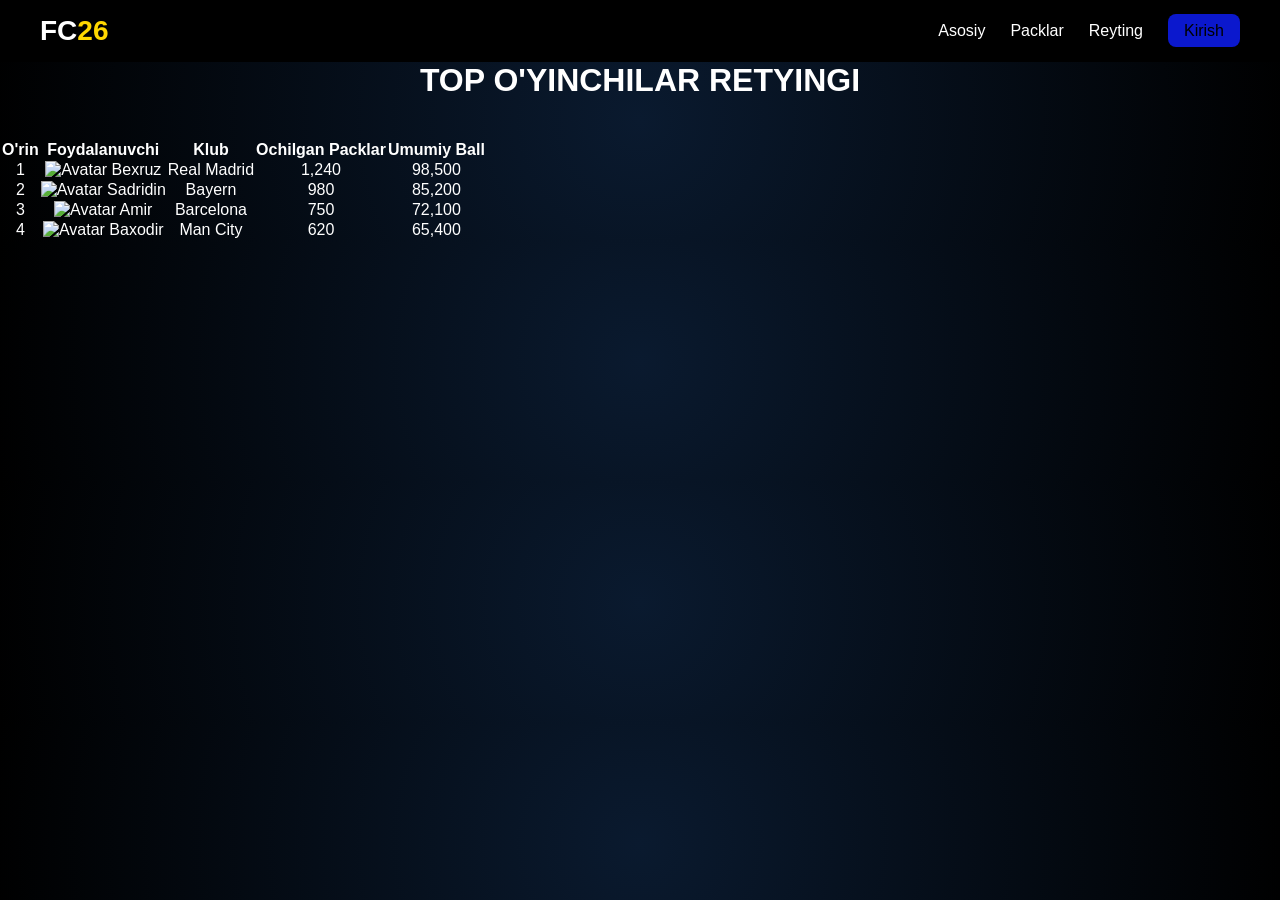
==== 7.html @ cf381b16 "update" ====
<!DOCTYPE html>
<html lang="en">
<head>
    <meta charset="UTF-8">
    <meta name="viewport" content="width=device-width, initial-scale=1.0">
    <title>Document</title>
    <link rel="stylesheet" href="reyting.css">
    <link rel="stylesheet" href="style.css">
</head>
<body>
    <nav>
        <div class="logo">FC<span>26</span></div>
        <ul>
            <li><a href='/'>Asosiy</a></li>
            <li><a href='/#pack'>Packlar</a></li>
            <li><a href="#">Reyting</a></li>
            <li><a class='btn-join' href='/kirish'>Kirish</a></li>
        </ul>
    </nav>
    <section id="rating" class="rating-container">
    <h2 class="section-title">TOP O'YINCHILAR <span>RETYINGI</span></h2>
    <div class="rating-table-wrapper">
        <table class="rating-table">
            <thead>
                <tr>
                    <th>O'rin</th>
                    <th>Foydalanuvchi</th>
                    <th>Klub</th>
                    <th>Ochilgan Packlar</th>
                    <th>Umumiy Ball</th>
                </tr>
            </thead>
            <tbody>
                <tr class="top-rank gold-row">
                    <td><span class="rank-num">1</span></td>
                    <td>
                        <div class="user-info">
                            <img src="/Снимок экрана 2026-04-04 190217.png" alt="Avatar">
                            <span>Bexruz</span>
                        </div>
                    </td>
                    <td><i class="fas fa-shield-halved"></i> Real Madrid</td>
                    <td>1,240</td>
                    <td class="score">98,500</td>
                </tr>

                <tr class="top-rank silver-row">
                    <td><span class="rank-num">2</span></td>
                    <td>
                        <div class="user-info">
                            <img src="/Снимок экрана 2026-04-04 190455.png" alt="Avatar">
                            <span>Sadridin</span>
                        </div>
                    </td>
                    <td><i class="fas fa-shield-halved"></i> Bayern</td>
                    <td>980</td>
                    <td class="score">85,200</td>
                </tr>

                <tr>
                    <td>3</td>
                    <td>
                        <div class="user-info">
                            <img src="/Снимок экрана 2026-04-04 190702.png" alt="Avatar">
                            <span>Amir</span>
                        </div>
                    </td>
                    <td><i class="fas fa-shield-halved"></i> Barcelona</td>
                    <td>750</td>
                    <td class="score">72,100</td>
                </tr>
                
                <tr>
                    <td>4</td>
                    <td>
                        <div class="user-info">
                            <img src="/Снимок экрана 2026-04-04 190802.png" alt="Avatar">
                            <span>Baxodir</span>
                        </div>
                    </td>
                    <td><i class="fas fa-shield-halved"></i>Man City</td>
                    <td>620</td>
                    <td class="score">65,400</td>
                </tr>
            </tbody>
        </table>
    </div>
</section>
</body>
</html>
---- style.css ----
/* RESET */
* {
    margin: 0;
    padding: 0;
    box-sizing: border-box;
}

body {
    font-family: Arial, sans-serif;
    background: #0b0f2a;
    color: white;
}

/* NAVBAR */

nav {
    display: flex;
    justify-content: space-between;
    align-items: center;
    padding: 15px 40px;
    background: #000;
}

.logo {
    font-size: 28px;
    font-weight: bold;
}

.logo span {
    color: gold;
}

nav ul {
    list-style: none;
    display: flex;
    gap: 25px;
}

nav a {
    text-decoration: none;
    color: white;
    transition: 0.3s;
}

nav a:hover {
    color: rgb(122, 4, 249);
}

.btn-join {
    background: rgb(11, 24, 205);
    padding: 8px 16px;
    border-radius: 8px;
    color: black;
}

/* HERO */

.hero {
    height: 90vh;
    background: linear-gradient(135deg,#000428,#004e92);
    display: flex;
    justify-content: center;
    align-items: center;
    text-align: center;
}

.hero h1 {
    font-size: 48px;
    margin-bottom: 15px;
}

.hero span {
    color: rgba(13, 253, 253, 0.707);
}

.hero p {
    margin-bottom: 20px;
    font-size: 18px;
}

.btn-main {
    background: rgba(18, 5, 168, 0.73);
    padding: 12px 24px;
    border-radius: 10px;
    text-decoration: none;
    color: black;
    font-weight: bold;
}

/* PACKS */

.packs-container {
    padding: 60px 40px;
}

.section-title {
    text-align: center;
    font-size: 32px;
    margin-bottom: 40px;
}

.packs-grid {
    display: grid;
    grid-template-columns: repeat(auto-fit,minmax(220px,1fr));
    gap: 25px;
}

.pack-card {
    background: #111;
    padding: 25px;
    border-radius: 15px;
    text-align: center;
    transition: 0.3s;
}

.pack-card:hover {
    transform: translateY(-10px);
}

.pack-img {
    font-size: 40px;
    margin-bottom: 15px;
}

.gold {
    border: 2px solid gold;
}

.elite {
    border: 2px solid #6b008fbe;
}

.special {
    border: 2px solid #ff004c;
}

.price {
    display: block;
    margin: 15px 0;
    font-size: 18px;
    font-weight: bold;
}

.btn-buy {
    background: gold;
    border: none;
    padding: 10px 18px;
    border-radius: 8px;
    cursor: pointer;
    font-weight: bold;
}

/* PLAYER CARDS */

.player-card-section {
    padding: 60px 40px;
}

.card-container {
    display: flex;
    flex-wrap: wrap;
    justify-content: center;
    gap: 30px;
}

/* CARD */

.fc26-card {
    width: 250px;
    height: 380px;
    border-radius: 18px;
    overflow: hidden;
    position: relative;
    transition: 0.3s;
}

.fc26-card:hover {
    transform: scale(1.05);
}

/* CARD COLORS */

.card-ronaldo {
    background: linear-gradient(135deg,#0722e8,#ffd700);
}

.card-gold {
    background: linear-gradient(135deg,#c9a100,#ad13dd);
}

.card-neymar {
    background: linear-gradient(135deg,#0fa5ce,#a70db8);
}

.card-vini {
    background: linear-gradient(135deg,#6a0dad,#00bfff);
}

/* TOP */

.player-info {
    display: flex;
    justify-content: space-between;
    padding: 12px;
}

.rating {
    font-size: 26px;
    font-weight: bold;
}

.rank {
    font-size: 16px;
}

.flag {
    width: 30px;
    border-radius: 4px;
}

/* PLAYER IMAGE */

.player-image {
    width: 100%;
    height: 170px;
    object-fit: contain;
}

/* FOOTER */

.card-footer {
    padding: 10px;
}

.player-name {
    font-size: 20px;
    margin: 8px 0;
}

/* STATS */

.stats {
    display: flex;
    justify-content: space-between;
}

.stat-col {
    display: flex;
    flex-direction: column;
    gap: 4px;
    font-size: 14px;
}

/* BORDER */

.card-border {
    position: absolute;
    inset: 0;
    border: 3px solid rgba(255,255,255,0.3);
    border-radius: 18px;
}

/* FOOTER */

footer {
    margin-top: 40px;
    background: black;
    padding: 20px;
    text-align: center;
}

/* MOBILE */

body {
  margin: 0;
  font-family: Arial, sans-serif;
  background: radial-gradient(circle, #0a1a2f, #000);
  color: white;
  text-align: center;
}

h1 {
  margin: 20px 0;
}

.grid {
  display: grid;
  grid-template-columns: repeat(auto-fit, minmax(220px, 1fr));
  gap: 15px;
  padding: 20px;
}

.group {
  background: #10243d;
  border-radius: 12px;
  padding: 10px;
  box-shadow: 0 0 10px rgba(0, 150, 255, 0.4);
  transition: 0.3s;
}

.group:hover {
  transform: scale(1.03);
}

.group h2 {
  margin-bottom: 10px;
  font-size: 18px;
  border-bottom: 1px solid #2e5c8a;
  padding-bottom: 5px;
}

.team {
  background: #1c3b5f;
  margin: 6px 0;
  padding: 8px;
  border-radius: 6px;
  transition: 0.2s;
}

.theme-icon {
  transition: transform 0.4s ease;
}

.theme-icon:hover {
  transform: rotate(180deg);
}
.theme-icon {
  color: black;
}

.dark .theme-icon {
  color: white;
}
.theme-icon {
  color: #555;
  font-size: 28px;
  cursor: pointer;
}

.theme-icon:hover {
  color: #f39c12;
}
.fa-circle-half-stroke:hover {
  color: #007bff;
  transform: rotate(180deg);
  transition: 0.3s ease;
}
#toggle-theme{
    display: none;
}
#toggle-theme:checked ~ .theme{
    background-color: rgba(178, 14, 170, 0.755);
    color:white;
}
.theme{
    transition: 0.4s;
}
body{
    background-color: white;
}

.father-div{
    width: 100%;
    height: 100vh;
    background-color: black;
    margin-top: 30px;
    font-size: 30px;
    color: black;
    border-radius: 20px;
    align-content: center;
}
.card1{
    align-items: 40px 35px;
    width: 800px;
    background-color:rgb(63, 12, 204);
    border-radius: 20px;
    margin-top: 20px;
}
.card2{
    width: 800px;
    background-color:rgb(15, 29, 225);
    border-radius: 20px;
    margin-top: 20px;
}
.card3{
    width: 800px;
    background-color:rgb(6, 24, 225);
    border-radius: 20px;
    margin-top: 20px;
}
.ded h3{
    color: aliceblue;
}
.father-div2{
    text-align: start;
}
.h3{
    text-shadow: 18px 18px 4px #0722e8;
    background-color: blueviolet;
}
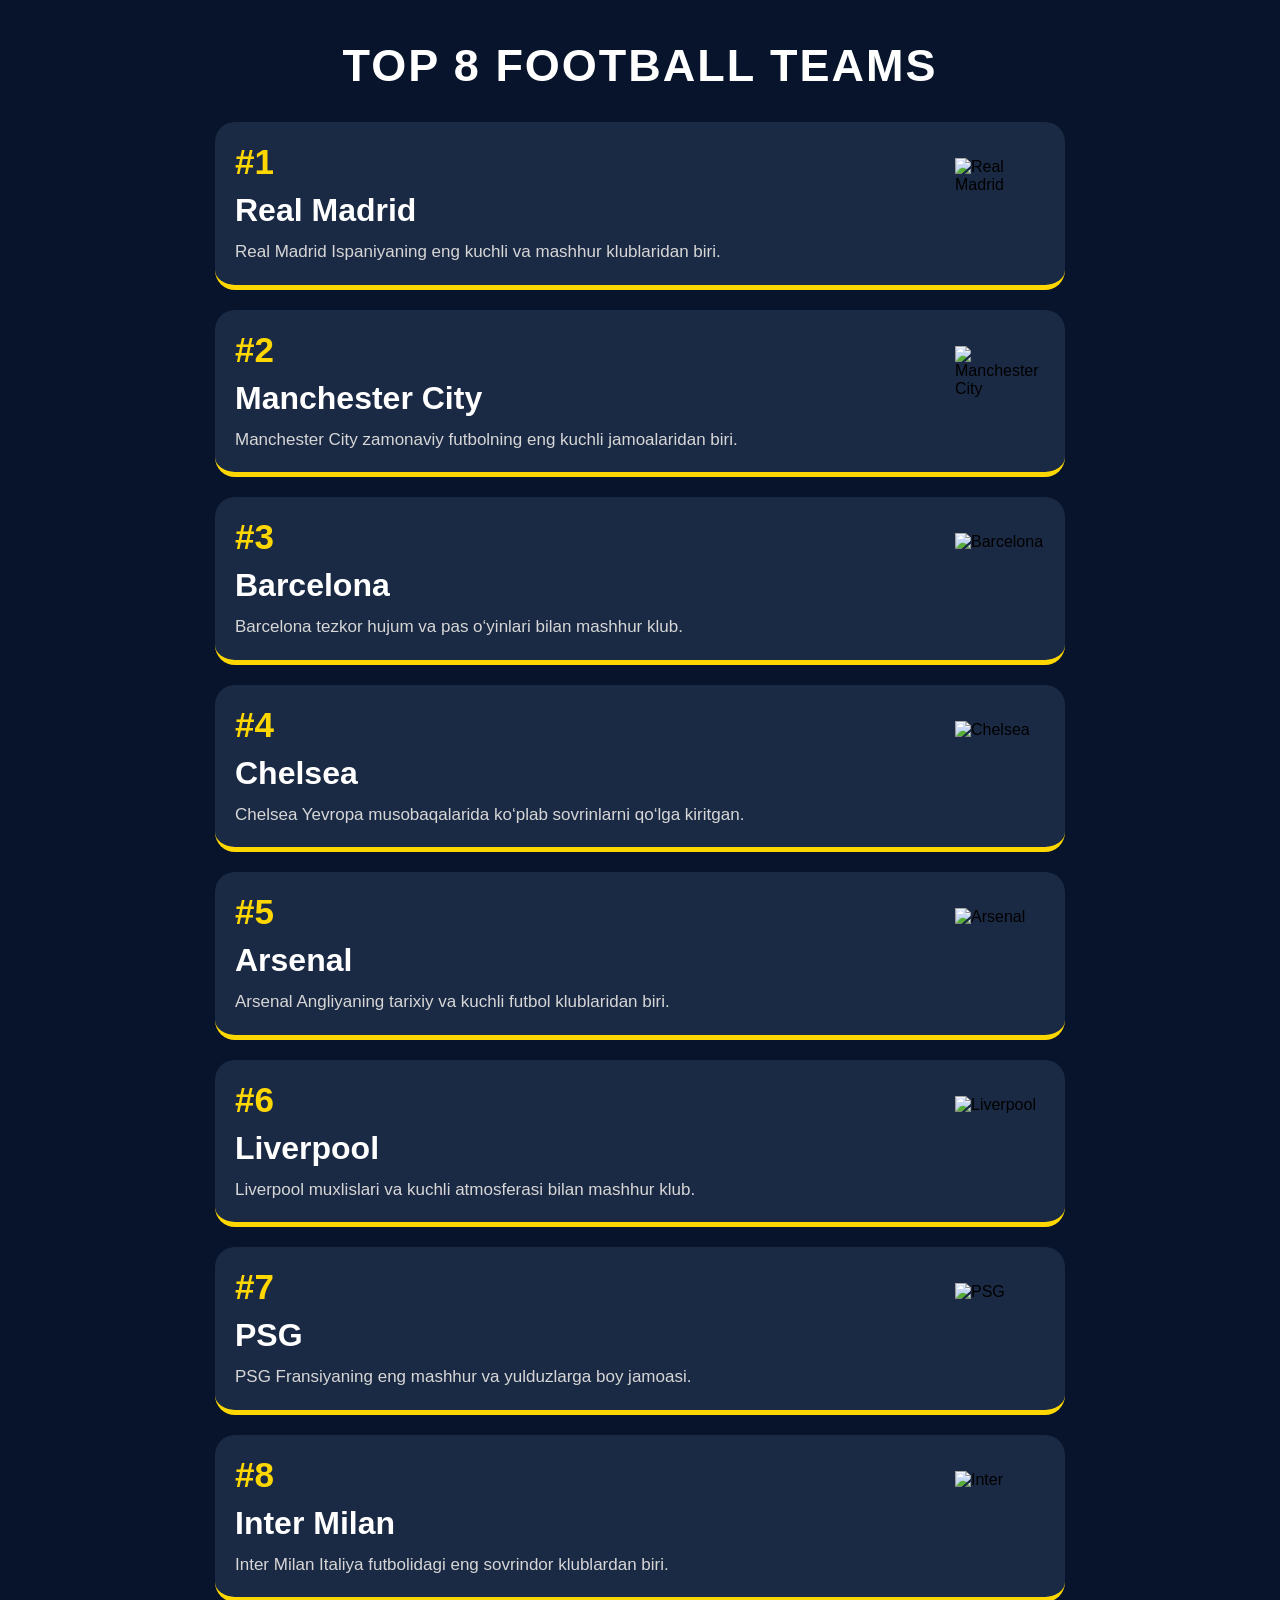
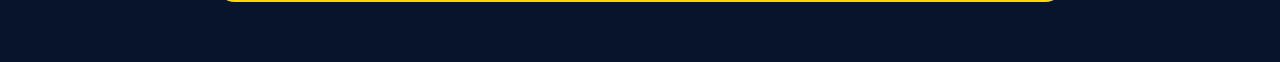
==== commit 855838ba: "update" ====
--- a/7.html
+++ b/7.html
@@ -1,90 +1,111 @@
 <!DOCTYPE html>
-<html lang="en">
+<html lang="uz">
+
 <head>
     <meta charset="UTF-8">
     <meta name="viewport" content="width=device-width, initial-scale=1.0">
-    <title>Document</title>
-    <link rel="stylesheet" href="reyting.css">
-    <link rel="stylesheet" href="style.css">
+    <title>Top 10 Football Teams</title>
+    <link rel="stylesheet" href="./7.css">
 </head>
+
 <body>
-    <nav>
-        <div class="logo">FC<span>26</span></div>
-        <ul>
-            <li><a href='/'>Asosiy</a></li>
-            <li><a href='/#pack'>Packlar</a></li>
-            <li><a href="#">Reyting</a></li>
-            <li><a class='btn-join' href='/kirish'>Kirish</a></li>
-        </ul>
-    </nav>
-    <section id="rating" class="rating-container">
-    <h2 class="section-title">TOP O'YINCHILAR <span>RETYINGI</span></h2>
-    <div class="rating-table-wrapper">
-        <table class="rating-table">
-            <thead>
-                <tr>
-                    <th>O'rin</th>
-                    <th>Foydalanuvchi</th>
-                    <th>Klub</th>
-                    <th>Ochilgan Packlar</th>
-                    <th>Umumiy Ball</th>
-                </tr>
-            </thead>
-            <tbody>
-                <tr class="top-rank gold-row">
-                    <td><span class="rank-num">1</span></td>
-                    <td>
-                        <div class="user-info">
-                            <img src="/Снимок экрана 2026-04-04 190217.png" alt="Avatar">
-                            <span>Bexruz</span>
-                        </div>
-                    </td>
-                    <td><i class="fas fa-shield-halved"></i> Real Madrid</td>
-                    <td>1,240</td>
-                    <td class="score">98,500</td>
-                </tr>
 
-                <tr class="top-rank silver-row">
-                    <td><span class="rank-num">2</span></td>
-                    <td>
-                        <div class="user-info">
-                            <img src="/Снимок экрана 2026-04-04 190455.png" alt="Avatar">
-                            <span>Sadridin</span>
-                        </div>
-                    </td>
-                    <td><i class="fas fa-shield-halved"></i> Bayern</td>
-                    <td>980</td>
-                    <td class="score">85,200</td>
-                </tr>
+    <section class="ranking">
 
-                <tr>
-                    <td>3</td>
-                    <td>
-                        <div class="user-info">
-                            <img src="/Снимок экрана 2026-04-04 190702.png" alt="Avatar">
-                            <span>Amir</span>
-                        </div>
-                    </td>
-                    <td><i class="fas fa-shield-halved"></i> Barcelona</td>
-                    <td>750</td>
-                    <td class="score">72,100</td>
-                </tr>
-                
-                <tr>
-                    <td>4</td>
-                    <td>
-                        <div class="user-info">
-                            <img src="/Снимок экрана 2026-04-04 190802.png" alt="Avatar">
-                            <span>Baxodir</span>
-                        </div>
-                    </td>
-                    <td><i class="fas fa-shield-halved"></i>Man City</td>
-                    <td>620</td>
-                    <td class="score">65,400</td>
-                </tr>
-            </tbody>
-        </table>
-    </div>
-</section>
+        <h1>TOP 8 FOOTBALL TEAMS</h1>
+        <div class="card">
+            <div class="left">
+                <span>#1</span>
+                <h2>Real Madrid</h2>
+                <p>
+                    Real Madrid Ispaniyaning eng kuchli va mashhur klublaridan biri.
+                </p>
+            </div>
+
+            <img src="https://upload.wikimedia.org/wikipedia/en/5/56/Real_Madrid_CF.svg" alt="Real Madrid">
+        </div>
+        <div class="card">
+            <div class="left">
+                <span>#2</span>
+                <h2>Manchester City</h2>
+                <p>
+                    Manchester City zamonaviy futbolning eng kuchli jamoalaridan biri.
+                </p>
+            </div>
+
+            <img src="https://upload.wikimedia.org/wikipedia/en/e/eb/Manchester_City_FC_badge.svg"
+                alt="Manchester City">
+        </div>
+        <div class="card">
+            <div class="left">
+                <span>#3</span>
+                <h2>Barcelona</h2>
+                <p>
+                    Barcelona tezkor hujum va pas o‘yinlari bilan mashhur klub.
+                </p>
+            </div>
+
+            <img src="https://upload.wikimedia.org/wikipedia/en/4/47/FC_Barcelona_%28crest%29.svg" alt="Barcelona">
+        </div>
+            <div class="card">
+                <div class="left">
+                    <span>#4</span>
+                    <h2>Chelsea</h2>
+                    <p>
+                        Chelsea Yevropa musobaqalarida ko‘plab sovrinlarni qo‘lga kiritgan.
+                    </p>
+                </div>
+
+                <img src="https://upload.wikimedia.org/wikipedia/en/c/cc/Chelsea_FC.svg" alt="Chelsea">
+            </div>
+        <div class="card">
+            <div class="left">
+                <span>#5</span>
+                <h2>Arsenal</h2>
+                <p>
+                    Arsenal Angliyaning tarixiy va kuchli futbol klublaridan biri.
+                </p>
+            </div>
+
+            <img src="https://upload.wikimedia.org/wikipedia/en/5/53/Arsenal_FC.svg" alt="Arsenal">
+        </div>
+        <div class="card">
+            <div class="left">
+                <span>#6</span>
+                <h2>Liverpool</h2>
+                <p>
+                    Liverpool muxlislari va kuchli atmosferasi bilan mashhur klub.
+                </p>
+            </div>
+
+            <img src="https://upload.wikimedia.org/wikipedia/en/0/0c/Liverpool_FC.svg" alt="Liverpool">
+        </div>
+        <div class="card">
+            <div class="left">
+                <span>#7</span>
+                <h2>PSG</h2>
+                <p>
+                    PSG Fransiyaning eng mashhur va yulduzlarga boy jamoasi.
+                </p>
+            </div>
+
+            <img src="https://upload.wikimedia.org/wikipedia/en/a/a7/Paris_Saint-Germain_F.C..svg" alt="PSG">
+        </div>
+        <div class="card">
+            <div class="left">
+                <span>#8</span>
+                <h2>Inter Milan</h2>
+                <p>
+                    Inter Milan Italiya futbolidagi eng sovrindor klublardan biri.
+                </p>
+            </div>
+
+            <img src="https://upload.wikimedia.org/wikipedia/commons/0/05/FC_Internazionale_Milano_2021.svg"
+                alt="Inter">
+        </div>
+
+    </section>
+
 </body>
+
 </html>
--- a/7.css
+++ b/7.css
@@ -0,0 +1,128 @@
+* {
+    margin: 0;
+    padding: 0;
+    box-sizing: border-box;
+    font-family: sans-serif;
+}
+
+body {
+    background: #07142b;
+    display: flex;
+    justify-content: center;
+    padding: 40px 0;
+}
+
+.ranking {
+    width: 90%;
+    max-width: 850px;
+}
+
+.ranking h1 {
+    text-align: center;
+    color: white;
+    margin-bottom: 30px;
+    font-size: 45px;
+    letter-spacing: 2px;
+    animation: title 2s infinite alternate;
+}
+
+.card {
+    background: #1b2a44;
+    margin: 20px 0;
+    padding: 20px;
+    border-radius: 20px;
+    display: flex;
+    justify-content: space-between;
+    align-items: center;
+    border-bottom: 5px solid gold;
+    transition: 0.5s;
+    animation: slide 1s ease;
+}
+
+.card:hover {
+    transform: scale(1.03);
+    background: #243756;
+}
+
+.left {
+    width: 80%;
+}
+
+.card span {
+    color: gold;
+    font-size: 35px;
+    font-weight: bold;
+}
+
+.card h2 {
+    color: white;
+    margin: 10px 0;
+    font-size: 32px;
+}
+
+.card p {
+    color: #d6d6d6;
+    line-height: 1.5;
+    font-size: 17px;
+}
+
+.card img {
+    width: 90px;
+    height: 90px;
+    object-fit: contain;
+    animation: rotate 5s linear infinite;
+}
+
+@keyframes rotate {
+    100% {
+        transform: rotate(360deg);
+    }
+}
+
+@keyframes slide {
+    from {
+        opacity: 0;
+        transform: translateX(-100px);
+    }
+
+    to {
+        opacity: 1;
+        transform: translateX(0);
+    }
+}
+
+@keyframes title {
+    from {
+        color: white;
+    }
+
+    to {
+        color: gold;
+    }
+}
+
+/* RESPONSIVE */
+
+@media(max-width: 700px) {
+
+    .card {
+        flex-direction: column;
+        text-align: center;
+    }
+
+    .left {
+        width: 100%;
+    }
+
+    .card img {
+        margin-top: 20px;
+    }
+
+    .ranking h1 {
+        font-size: 30px;
+    }
+
+    .card h2 {
+        font-size: 25px;
+    }
+}
